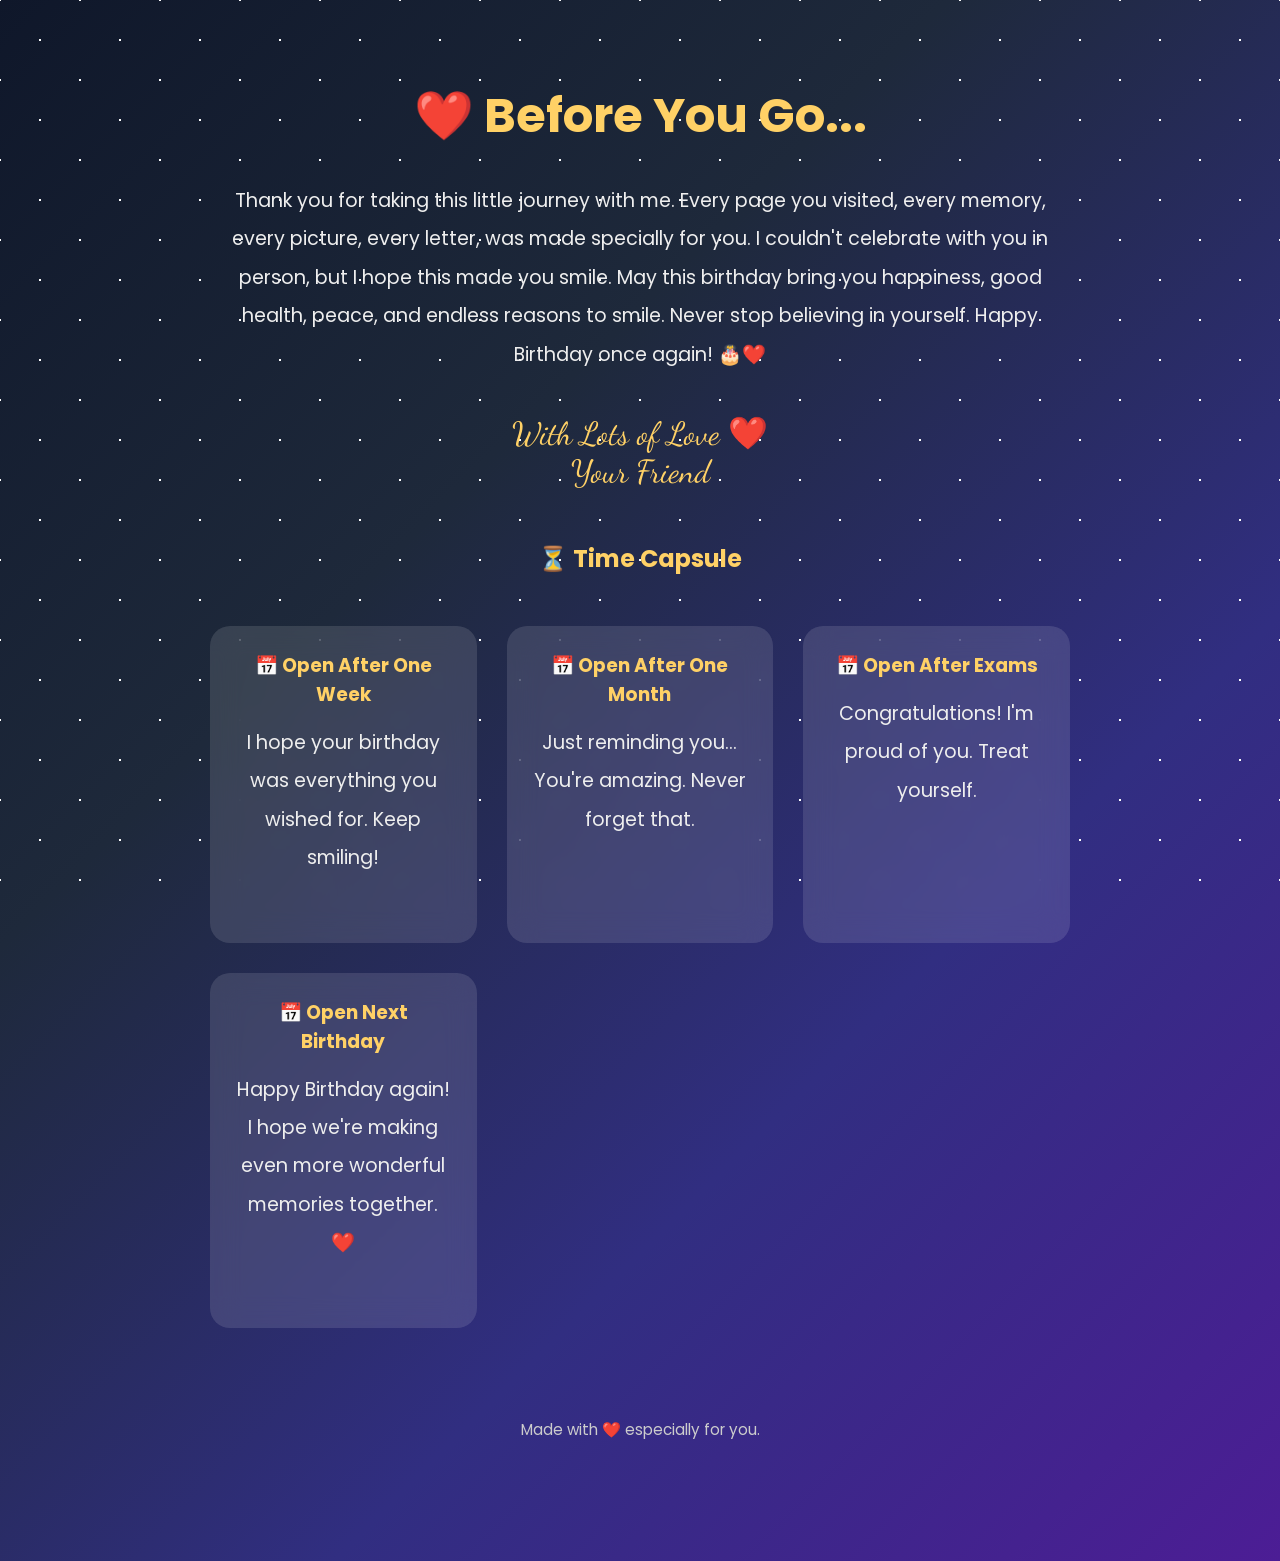
==== capsule.html @ 0a2017b3 "base level done" ====
<!DOCTYPE html>
<html lang="en">

<head>

<meta charset="UTF-8">

<meta name="viewport" content="width=device-width, initial-scale=1.0">

<title>Time Capsule ❤️</title>

<link rel="stylesheet" href="css/style.css">

<link href="https://fonts.googleapis.com/css2?family=Poppins:wght@300;500;700&family=Dancing+Script:wght@700&display=swap" rel="stylesheet">

</head>

<body>

<div id="stars"></div>

<div class="final-container">

<h1>❤️ Before You Go...</h1>

<p>

Thank you for taking this little journey with me.

Every page you visited,

every memory,

every picture,

every letter,

was made specially for you.

I couldn't celebrate with you in person,

but I hope this made you smile.

May this birthday bring you happiness,

good health,

peace,

and endless reasons to smile.

Never stop believing in yourself.

Happy Birthday once again!

🎂❤️

</p>

<div class="signature">

With Lots of Love ❤️

<br>

Your Friend

</div>

<br><br>

<h2 style="color:#FFD166;">

⏳ Time Capsule

</h2>

<div class="capsule-grid">

<div class="capsule">

<h3>📅 Open After One Week</h3>

<p>

I hope your birthday was everything you wished for.

Keep smiling!

</p>

</div>

<div class="capsule">

<h3>📅 Open After One Month</h3>

<p>

Just reminding you...

You're amazing.

Never forget that.

</p>

</div>

<div class="capsule">

<h3>📅 Open After Exams</h3>

<p>

Congratulations!

I'm proud of you.

Treat yourself.

</p>

</div>

<div class="capsule">

<h3>📅 Open Next Birthday</h3>

<p>

Happy Birthday again!

I hope we're making even more wonderful memories together.

❤️

</p>

</div>

</div>

<br><br>

<footer>

Made with ❤️ especially for you.

</footer>

</div>

</body>

</html>
---- css/style.css ----
/* ==========================================
   GOOGLE FONTS
========================================== */

@import url('https://fonts.googleapis.com/css2?family=Poppins:wght@300;400;500;600;700&family=Dancing+Script:wght@700&display=swap');


/* ==========================================
   RESET
========================================== */

*{
    margin:0;
    padding:0;
    box-sizing:border-box;
}

html{
    scroll-behavior:smooth;
}

body{

    font-family:'Poppins',sans-serif;
    overflow-x:hidden;
    min-height:100vh;

    color:white;

    background:linear-gradient(
        135deg,
        #0f172a,
        #1e293b,
        #312e81,
        #4c1d95
    );

}


/* ==========================================
   STARRY BACKGROUND
========================================== */

#stars{

    position:fixed;

    width:100%;
    height:100%;

    top:0;
    left:0;

    z-index:-2;

    background-image:

    radial-gradient(white 1px,transparent 1px),
    radial-gradient(white 1px,transparent 1px);

    background-size:80px 80px;

    background-position:0 0,40px 40px;

    animation:starsMove 80s linear infinite;

}

@keyframes starsMove{

0%{

transform:translateY(0);

}

100%{

transform:translateY(-300px);

}

}


/* ==========================================
   FLOATING HEARTS
========================================== */

.hearts{

position:fixed;

width:100%;
height:100%;

overflow:hidden;

pointer-events:none;

z-index:-1;

}

.hearts span{

position:absolute;

bottom:-50px;

font-size:24px;

animation:floatHearts 12s linear infinite;

opacity:0.7;

}

.hearts span:nth-child(1){

left:10%;

animation-delay:0s;

}

.hearts span:nth-child(2){

left:30%;

animation-delay:3s;

}

.hearts span:nth-child(3){

left:50%;

animation-delay:5s;

}

.hearts span:nth-child(4){

left:70%;

animation-delay:7s;

}

.hearts span:nth-child(5){

left:90%;

animation-delay:9s;

}

@keyframes floatHearts{

0%{

transform:translateY(0) scale(0.8);

opacity:0;

}

20%{

opacity:0.8;

}

100%{

transform:translateY(-110vh) scale(1.4);

opacity:0;

}

}


/* ==========================================
   LOADER
========================================== */

#loader{

position:fixed;

top:0;

left:0;

width:100%;

height:100vh;

background:#050816;

display:flex;

justify-content:center;

align-items:center;

font-size:2rem;

font-weight:600;

z-index:9999;

animation:fadeLoader 3s forwards;

}

@keyframes fadeLoader{

0%{

opacity:1;

}

85%{

opacity:1;

}

100%{

opacity:0;

visibility:hidden;

}

}


/* ==========================================
   MAIN CONTAINER
========================================== */

.container{

width:90%;

max-width:800px;

margin:auto;

padding-top:120px;

text-align:center;

animation:fadeUp 2s;

}

.container h2{

font-size:2rem;

font-family:'Dancing Script',cursive;

color:#ffd166;

margin-bottom:15px;

}

.container h1{

font-size:3.2rem;

margin-bottom:25px;

}

.container p{

font-size:1.2rem;

line-height:2;

margin-bottom:40px;

color:#eeeeee;

}


/* ==========================================
   BUTTONS
========================================== */

button{

padding:15px 35px;

font-size:18px;

border:none;

border-radius:50px;

cursor:pointer;

background:linear-gradient(45deg,#ff5fa2,#ff9f68);

color:white;

font-weight:bold;

transition:.4s;

box-shadow:0 8px 25px rgba(255,105,180,.4);

}

button:hover{

transform:translateY(-5px) scale(1.05);

box-shadow:0 15px 35px rgba(255,105,180,.6);

}


/* ==========================================
   MUSIC BUTTON
========================================== */

#musicBtn{

position:fixed;

bottom:25px;

right:25px;

width:60px;

height:60px;

border-radius:50%;

font-size:24px;

}


/* ==========================================
   ANIMATIONS
========================================== */

@keyframes fadeUp{

from{

opacity:0;

transform:translateY(60px);

}

to{

opacity:1;

transform:translateY(0);

}

}


/* ==========================================
   RESPONSIVE
========================================== */

@media(max-width:768px){

.container{

padding-top:90px;

}

.container h1{

font-size:2.2rem;

}

.container h2{

font-size:1.6rem;

}

.container p{

font-size:1rem;

line-height:1.8;

}

button{

width:90%;

font-size:17px;

}

}
/* ==========================================
   MEMORIES PAGE
========================================== */

.memory-container{

    width:90%;
    max-width:1200px;
    margin:auto;
    padding:60px 20px;
    text-align:center;

}

.memory-container h1{

    font-size:3rem;
    color:#FFD166;
    margin-bottom:20px;

}

.memory-container p{

    color:#eeeeee;
    font-size:1.2rem;
    margin-bottom:50px;

}


/* ==========================================
   CONSTELLATION SKY
========================================== */

.sky{

    position:relative;
    width:100%;
    height:500px;
    margin:auto;

}


/* Individual Stars */

.star{

    position:absolute;

    font-size:42px;

    cursor:pointer;

    transition:.4s;

    animation:twinkle 2s infinite alternate;

}

.star:hover{

    transform:scale(1.4) rotate(15deg);

}


/* Position each star */

.star:nth-child(1){

    top:40px;
    left:15%;

}

.star:nth-child(2){

    top:170px;
    left:65%;

}

.star:nth-child(3){

    top:300px;
    left:25%;

}

.star:nth-child(4){

    top:100px;
    left:85%;

}

.star:nth-child(5){

    top:350px;
    left:75%;

}


/* Twinkling Effect */

@keyframes twinkle{

0%{

opacity:.4;

transform:scale(.9);

}

100%{

opacity:1;

transform:scale(1.15);

}

}


/* ==========================================
   MEMORY POPUP
========================================== */

.popup{

    position:fixed;

    top:0;
    left:0;

    width:100%;
    height:100%;

    background:rgba(0,0,0,.75);

    display:none;

    justify-content:center;
    align-items:center;

    z-index:999;

    padding:20px;

}

.popup-content{

    width:90%;
    max-width:500px;

    background:rgba(255,255,255,.12);

    backdrop-filter:blur(12px);

    border-radius:20px;

    padding:25px;

    text-align:center;

    color:white;

    animation:popupAnimation .5s;

}

.popup-content img{

    width:100%;

    border-radius:15px;

    margin-bottom:20px;

}

.popup-content h2{

    margin-bottom:15px;

    color:#FFD166;

}

.popup-content p{

    line-height:1.8;

}


/* Close Button */

.close{

    float:right;

    font-size:32px;

    cursor:pointer;

    color:white;

}

.close:hover{

    color:#ff7aa2;

}


/* Popup Animation */

@keyframes popupAnimation{

from{

opacity:0;

transform:scale(.6);

}

to{

opacity:1;

transform:scale(1);

}

}


/* ==========================================
   FINAL STAR
========================================== */

#finalStar{

    text-align:center;

    margin:50px auto;

    animation:fadeUp 1.5s;

}

#finalStar h2{

    color:#FFD166;

    margin-bottom:25px;

    font-size:2rem;

}

#finalStar button{

    padding:15px 30px;

}


/* ==========================================
   RESPONSIVE
========================================== */

@media(max-width:768px){

.memory-container h1{

font-size:2.2rem;

}

.memory-container p{

font-size:1rem;

}

.sky{

height:450px;

}

.star{

font-size:34px;

}

}
/* ==========================================
   GALLERY PAGE
========================================== */

.gallery-container{

    width:90%;
    max-width:1300px;
    margin:auto;
    padding:60px 20px;
    text-align:center;

}

.gallery-container h1{

    font-size:3rem;
    color:#FFD166;
    margin-bottom:20px;

}

.gallery-container p{

    font-size:1.2rem;
    color:#eeeeee;
    margin-bottom:50px;

}


/* ==========================================
   PHOTO GRID
========================================== */

.gallery{

    display:grid;

    grid-template-columns:repeat(auto-fit,minmax(250px,1fr));

    gap:35px;

    justify-content:center;

}


/* ==========================================
   FLIP CARD
========================================== */

.flip-card{

    background:transparent;

    width:250px;

    height:330px;

    margin:auto;

    perspective:1200px;

}

.flip-card-inner{

    position:relative;

    width:100%;

    height:100%;

    transition:transform .8s;

    transform-style:preserve-3d;

}

.flip-card:hover .flip-card-inner{

    transform:rotateY(180deg);

}


/* ==========================================
   FRONT & BACK
========================================== */

.flip-card-front,
.flip-card-back{

    position:absolute;

    width:100%;
    height:100%;

    border-radius:20px;

    overflow:hidden;

    backface-visibility:hidden;

    box-shadow:0 12px 30px rgba(0,0,0,.35);

}


/* ==========================================
   FRONT SIDE
========================================== */

.flip-card-front{

    background:white;

}

.flip-card-front img{

    width:100%;

    height:100%;

    object-fit:cover;

}


/* ==========================================
   BACK SIDE
========================================== */

.flip-card-back{

    transform:rotateY(180deg);

    background:rgba(255,255,255,.12);

    backdrop-filter:blur(15px);

    color:white;

    display:flex;

    flex-direction:column;

    justify-content:center;

    align-items:center;

    padding:20px;

}

.flip-card-back h2{

    color:#FFD166;

    margin-bottom:15px;

}

.flip-card-back p{

    line-height:1.8;

}


/* ==========================================
   HOVER EFFECT
========================================== */

.flip-card:hover{

    transform:translateY(-10px);

    transition:.4s;

}


/* ==========================================
   CONTINUE BUTTON
========================================== */

.gallery-container button{

    margin-top:50px;

}


/* ==========================================
   RESPONSIVE
========================================== */

@media(max-width:768px){

.gallery-container h1{

font-size:2.3rem;

}

.gallery-container p{

font-size:1rem;

}

.flip-card{

width:220px;

height:300px;

}

}
/* ==========================================
   VIDEO PAGE
========================================== */

.video-container{

    width:90%;
    max-width:900px;

    margin:auto;

    padding:60px 20px;

    text-align:center;

    animation:fadeUp 1.5s;

}

.video-container h1{

    font-size:3rem;

    color:#FFD166;

    margin-bottom:20px;

}

.video-container p{

    font-size:1.2rem;

    color:#eeeeee;

    line-height:1.8;

    margin-bottom:35px;

}


/* ==========================================
   GIFT BOX
========================================== */

#giftBox{

    display:inline-block;

    cursor:pointer;

    transition:.4s;

    animation:giftFloat 3s ease-in-out infinite;

}

#giftBox:hover{

    transform:scale(1.08);

}

#giftBox img{

    width:220px;

    max-width:90%;

    filter:drop-shadow(0 10px 25px rgba(255,182,193,.5));

}

#giftBox h2{

    margin-top:20px;

    color:#ffffff;

    font-size:1.5rem;

}


/* Floating Gift Animation */

@keyframes giftFloat{

0%{

transform:translateY(0);

}

50%{

transform:translateY(-12px);

}

100%{

transform:translateY(0);

}

}


/* ==========================================
   VIDEO SECTION
========================================== */

#videoSection{

    margin-top:40px;

    animation:fadeUp 1s;

}

#birthdayVideo{

    width:100%;

    max-width:800px;

    border-radius:20px;

    border:4px solid rgba(255,255,255,.15);

    box-shadow:0 12px 35px rgba(0,0,0,.4);

}


/* ==========================================
   VIDEO MESSAGE
========================================== */

#videoSection p{

    margin-top:25px;

    font-size:1.1rem;

    color:#ffffff;

}


/* ==========================================
   CONTINUE BUTTON
========================================== */

#videoSection button{

    margin-top:30px;

}


/* ==========================================
   RESPONSIVE
========================================== */

@media(max-width:768px){

.video-container h1{

font-size:2.2rem;

}

.video-container p{

font-size:1rem;

}

#giftBox img{

width:170px;

}

#giftBox h2{

font-size:1.2rem;

}

}
/* ==========================================
   LETTERS PAGE
========================================== */

.letters-container{

    width:90%;
    max-width:1200px;

    margin:auto;

    padding:60px 20px;

    text-align:center;

    animation:fadeUp 1.5s;

}

.letters-container h1{

    font-size:3rem;

    color:#FFD166;

    margin-bottom:20px;

}

.letters-container p{

    color:#eeeeee;

    font-size:1.2rem;

    margin-bottom:45px;

    line-height:1.8;

}


/* ==========================================
   LETTER GRID
========================================== */

.letters-grid{

    display:grid;

    grid-template-columns:repeat(auto-fit,minmax(220px,1fr));

    gap:30px;

}


/* ==========================================
   LETTER CARD
========================================== */

.letter-card{

    background:rgba(255,255,255,.10);

    backdrop-filter:blur(12px);

    border-radius:20px;

    padding:35px 20px;

    cursor:pointer;

    transition:.4s;

    box-shadow:0 10px 25px rgba(0,0,0,.30);

    color:white;

}

.letter-card:hover{

    transform:translateY(-10px) scale(1.03);

    background:rgba(255,255,255,.18);

}

.letter-card{

    font-size:45px;

}

.letter-card h3{

    margin-top:15px;

    font-size:1.2rem;

    color:#FFD166;

}


/* ==========================================
   LETTER POPUP
========================================== */

#popup{

    position:fixed;

    top:0;

    left:0;

    width:100%;

    height:100%;

    display:none;

    justify-content:center;

    align-items:center;

    background:rgba(0,0,0,.75);

    z-index:9999;

    padding:20px;

}

.popup-content{

    width:90%;

    max-width:600px;

    background:rgba(255,255,255,.12);

    backdrop-filter:blur(20px);

    border-radius:25px;

    padding:30px;

    color:white;

    animation:popupAnimation .5s;

    box-shadow:0 15px 40px rgba(0,0,0,.4);

}

.popup-content h2{

    color:#FFD166;

    margin-bottom:20px;

    text-align:center;

}

.popup-content p{

    line-height:2;

    white-space:pre-line;

    text-align:left;

    font-size:1rem;

}

.close{

    float:right;

    font-size:32px;

    cursor:pointer;

    color:white;

    transition:.3s;

}

.close:hover{

    color:#ff7aa2;

}


/* ==========================================
   LETTER BUTTON
========================================== */

.letters-container button{

    margin-top:40px;

}


/* ==========================================
   RESPONSIVE
========================================== */

@media(max-width:768px){

.letters-container h1{

font-size:2.2rem;

}

.letters-container p{

font-size:1rem;

}

.letter-card{

padding:25px 15px;

}

.letter-card h3{

font-size:1rem;

}

.popup-content{

padding:20px;

}

.popup-content p{

font-size:.95rem;

line-height:1.8;

}

}
/* ==========================================
   CAKE PAGE
========================================== */

.cake-container{

    width:90%;
    max-width:900px;

    margin:auto;

    padding:60px 20px;

    text-align:center;

    animation:fadeUp 1.5s;

}

.cake-container h1{

    font-size:3rem;

    color:#FFD166;

    margin-bottom:20px;

}

.cake-container p{

    color:#eeeeee;

    font-size:1.2rem;

    margin-bottom:35px;

}

.cake{

    font-size:180px;

    cursor:pointer;

    transition:.5s;

    animation:cakeBounce 2s infinite;

}

.cake:hover{

    transform:scale(1.08);

}

@keyframes cakeBounce{

0%{

transform:translateY(0);

}

50%{

transform:translateY(-12px);

}

100%{

transform:translateY(0);

}

}

/* ==========================================
   CONFETTI
========================================== */

.confetti{

position:fixed;

width:10px;

height:10px;

background:#FFD166;

animation:confettiFall 4s linear infinite;

}

@keyframes confettiFall{

0%{

transform:translateY(-100vh) rotate(0deg);

opacity:1;

}

100%{

transform:translateY(100vh) rotate(720deg);

opacity:0;

}

}

/* ==========================================
   FINAL LETTER
========================================== */

.final-container{

width:90%;

max-width:900px;

margin:auto;

padding:80px 20px;

text-align:center;

animation:fadeUp 2s;

}

.final-container h1{

font-size:3rem;

color:#FFD166;

margin-bottom:30px;

}

.final-container p{

font-size:1.2rem;

line-height:2;

color:#eeeeee;

margin-bottom:40px;

}

.signature{

font-family:'Dancing Script',cursive;

font-size:2rem;

color:#FFD166;

margin-top:40px;

}

/* ==========================================
   TIME CAPSULE
========================================== */

.capsule-grid{

display:grid;

grid-template-columns:repeat(auto-fit,minmax(220px,1fr));

gap:30px;

margin-top:50px;

}

.capsule{

background:rgba(255,255,255,.12);

backdrop-filter:blur(15px);

padding:25px;

border-radius:20px;

transition:.4s;

cursor:pointer;

}

.capsule:hover{

transform:translateY(-10px);

background:rgba(255,255,255,.20);

}

.capsule h3{

color:#FFD166;

margin-bottom:15px;

}

/* ==========================================
   FOOTER
========================================== */

footer{

text-align:center;

padding:40px 20px;

color:#cccccc;

font-size:.95rem;

}

/* ==========================================
   RESPONSIVE
========================================== */

@media(max-width:768px){

.cake{

font-size:120px;

}

.cake-container h1{

font-size:2.2rem;

}

.final-container h1{

font-size:2.2rem;

}

.final-container p{

font-size:1rem;

line-height:1.8;

}

.signature{

font-size:1.6rem;

}

}
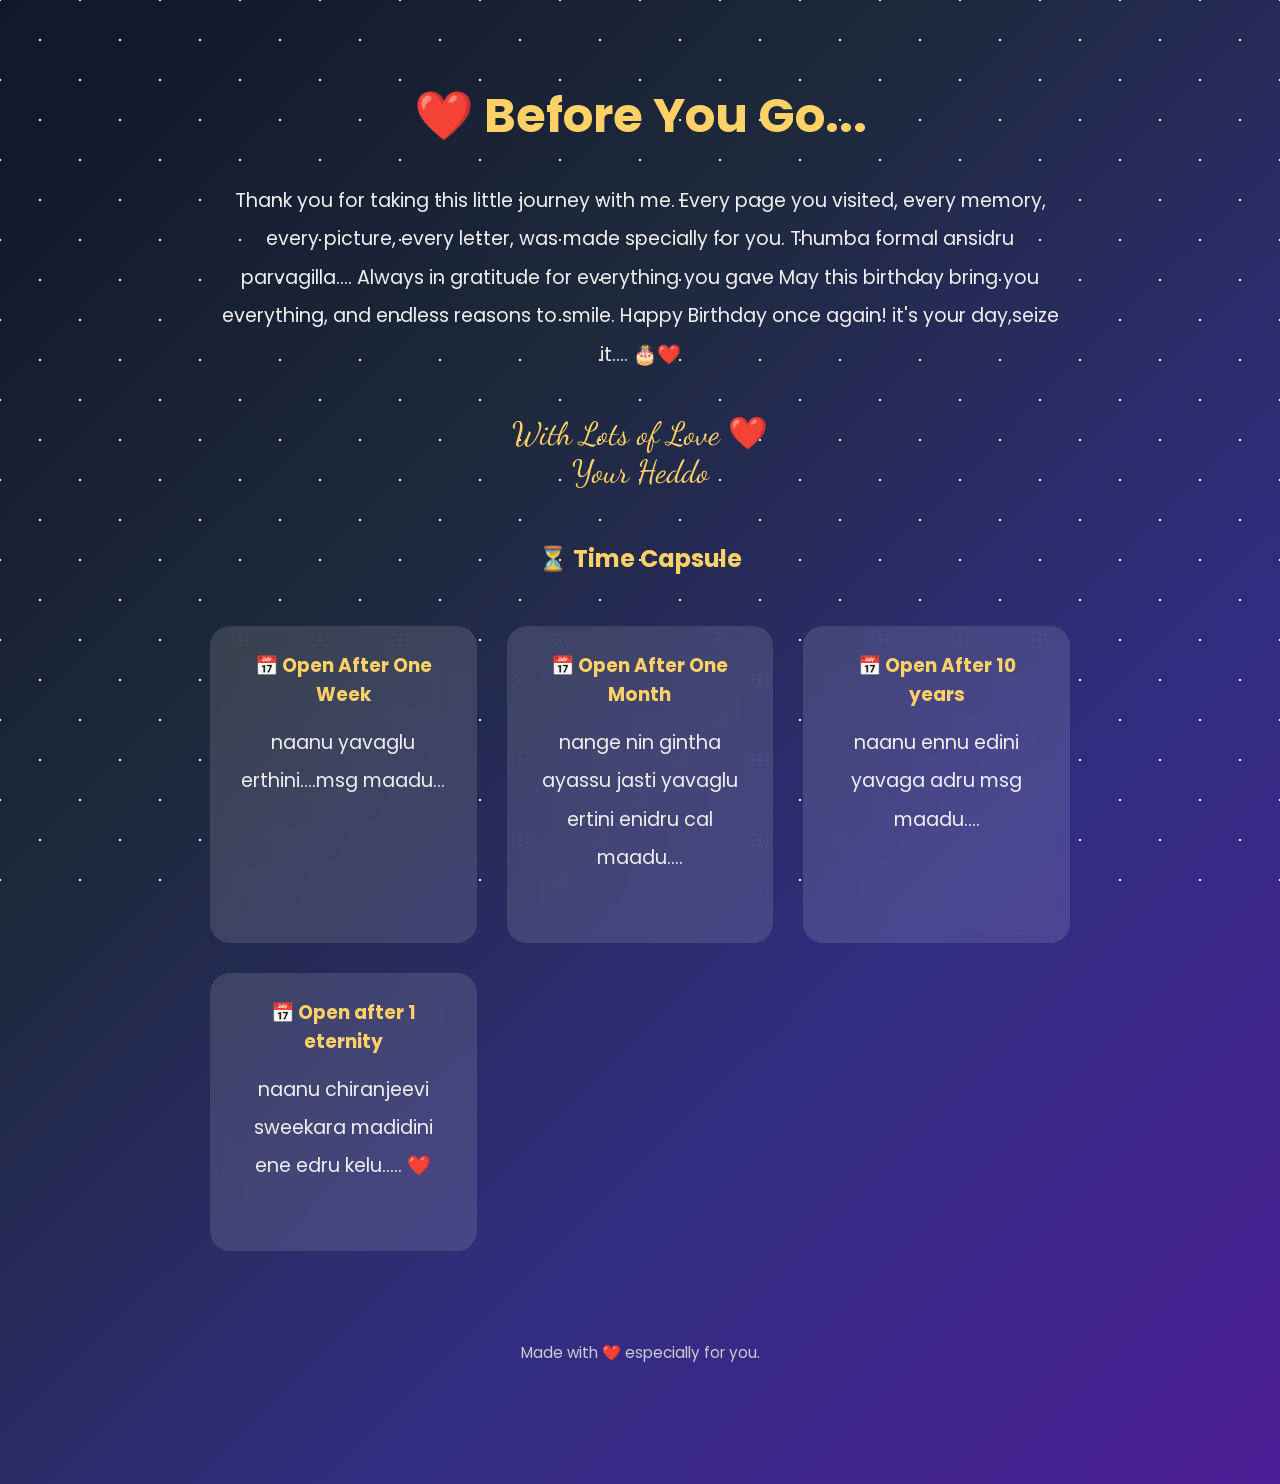
==== commit 21a39aa1: "updated" ====
--- a/capsule.html
+++ b/capsule.html
@@ -37,21 +37,17 @@
 
 was made specially for you.
 
-I couldn't celebrate with you in person,
+Thumba formal ansidru parvagilla....
+Always in gratitude for everything you gave
 
-but I hope this made you smile.
+May this birthday bring you everything,
 
-May this birthday bring you happiness,
-
-good health,
-
-peace,
 
 and endless reasons to smile.
 
-Never stop believing in yourself.
 
 Happy Birthday once again!
+it's your day,seize it....
 
 🎂❤️
 
@@ -63,7 +59,7 @@
 
 <br>
 
-Your Friend
+Your Heddo
 
 </div>
 
@@ -83,9 +79,7 @@
 
 <p>
 
-I hope your birthday was everything you wished for.
-
-Keep smiling!
+naanu yavaglu erthini....msg maadu...
 
 </p>
 
@@ -97,11 +91,8 @@
 
 <p>
 
-Just reminding you...
-
-You're amazing.
-
-Never forget that.
+nange nin gintha ayassu jasti
+yavaglu ertini enidru cal maadu....
 
 </p>
 
@@ -109,15 +100,12 @@
 
 <div class="capsule">
 
-<h3>📅 Open After Exams</h3>
+<h3>📅 Open After 10 years</h3>
 
 <p>
 
-Congratulations!
-
-I'm proud of you.
-
-Treat yourself.
+naanu ennu edini
+yavaga adru msg maadu....
 
 </p>
 
@@ -125,14 +113,11 @@
 
 <div class="capsule">
 
-<h3>📅 Open Next Birthday</h3>
+<h3>📅 Open after 1 eternity</h3>
 
 <p>
-
-Happy Birthday again!
-
-I hope we're making even more wonderful memories together.
-
+naanu chiranjeevi sweekara madidini
+ene edru kelu.....
 ❤️
 
 </p>
